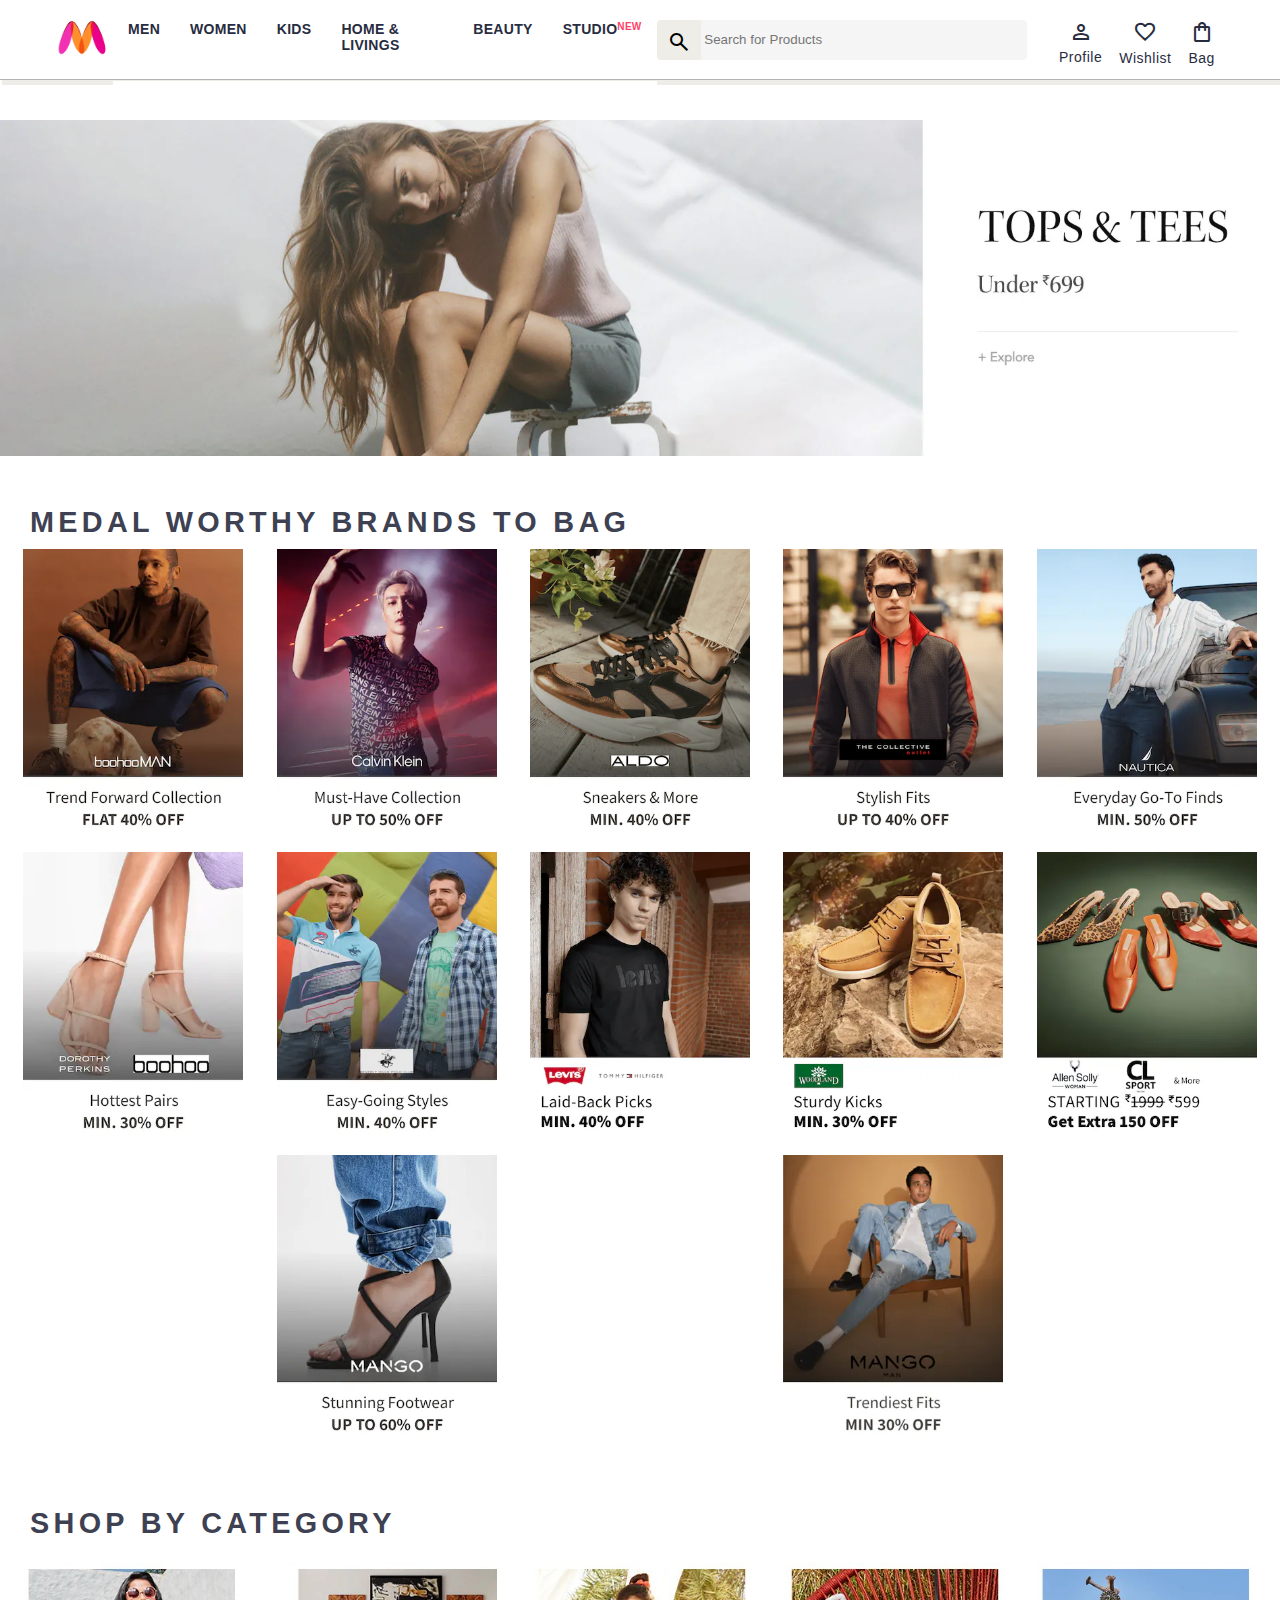
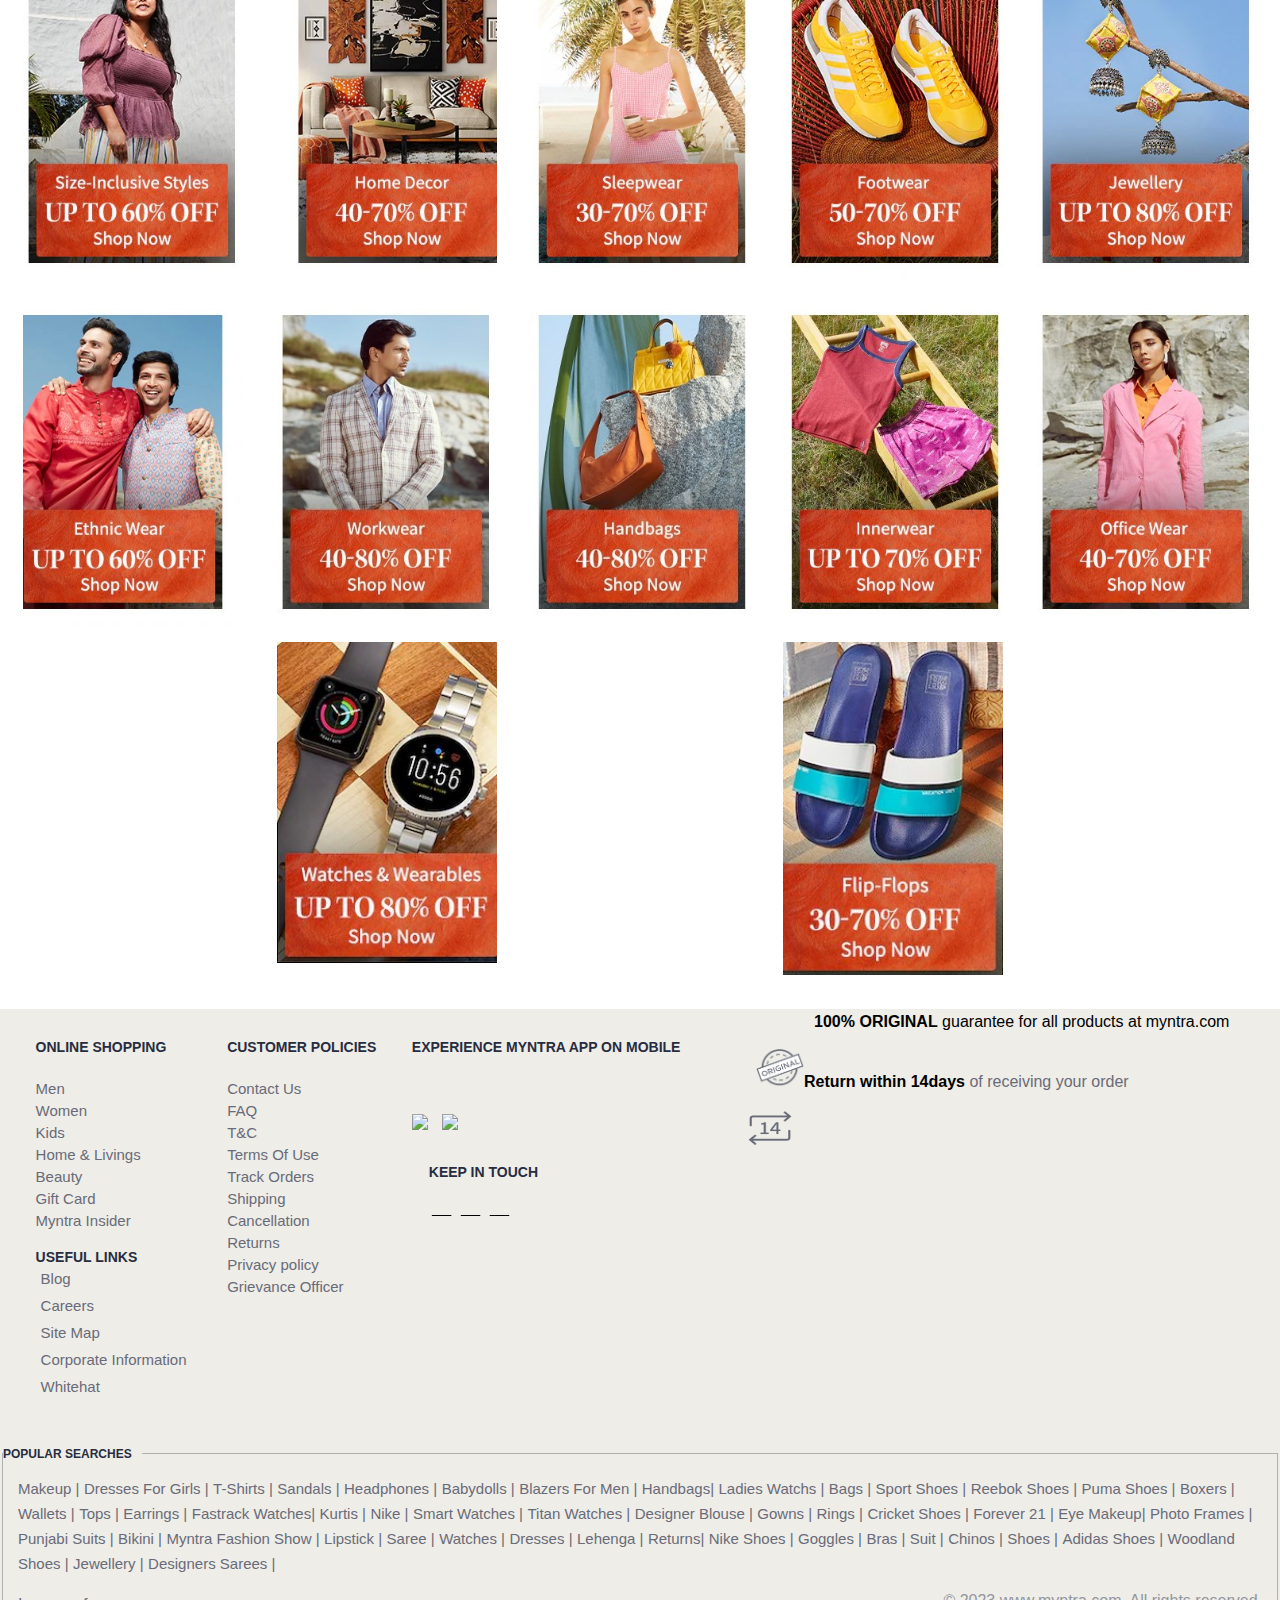
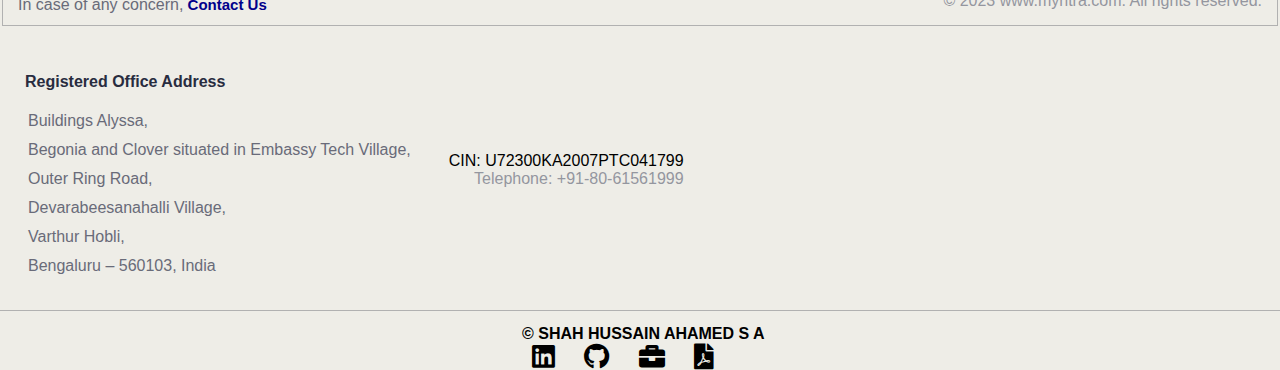
==== index.html @ 4e8940ee "myntrafirst" ====
<!DOCTYPE html>
<html>
<head>
	<meta charset="utf-8">
	<meta name="viewport" content="width=device-width, initial-scale=1">
	<title>Myntra Clone</title>
	<link rel="stylesheet" href="CSS/style.css">
	<link rel="stylesheet" href="https://fonts.googleapis.com/css2?family=Material+Symbols+Outlined:opsz,wght,FILL,GRAD@20..48,100..700,0..1,-50..200" />
	<link rel="stylesheet" href="https://cdnjs.cloudflare.com/ajax/libs/font-awesome/6.4.0/css/all.min.css" integrity="sha512-iecdLmaskl7CVkqkXNQ/ZH/XLlvWZOJyj7Yy7tcenmpD1ypASozpmT/E0iPtmFIB46ZmdtAc9eNBvH0H/ZpiBw==" crossorigin="anonymous" referrerpolicy="no-referrer" />
	<link rel="stylesheet" href="https://cdnjs.cloudflare.com/ajax/libs/font-awesome/5.15.3/css/all.min.css">
</head>
<body>
	<header>
		<div class="logo-container">
			<a href="#"><img class="myntra_home" src="images/myntra_logo.webp" alt="Myntra Home"></a>
		</div>
		<nav class="nav_bar">
			<a href="#">Men</a>
			<a1 href="#">Women</a1>
			<a2 href="#">Kids</a2>
			<a3 href="#">Home & Livings</a3>
			<a4 href="#">Beauty</a4>
			<a5 href="#">Studio <sup>New</sup></a5>
			<!-- <div id="hover-element" class="men1">
			<a href="#">Men</a>
		        <div class="code-box1">
                <pre>
                 <code>
                 	
                 </code>
                </pre>
            </div>
        </div>
			<div id="hover-element" class="women">
			<a1 href="#">Women</a1>
		        <div class="code-box1">
                <pre>
                 <code>
                 	
                 </code>
                </pre>
            </div>
        </div>
			<div id="hover-element" class="kids">
			<a2 href="#">Kids</a2>
		        <div class="code-box1">
                <pre>
                 <code>
                 	
                 </code>
                </pre>
            </div>
        </div>
			<div id="hover-element" class="home">
			<a3 href="#">Home & Livings</a3>
		        <div class="code-box1">
                <pre>
                 <code>
                 	
                 </code>
                </pre>
            </div>
        </div>
			<div id="hover-element" class="beauty">
			<a4 href="#">Beauty</a4>
		        <div class="code-box1">
                <pre>
                 <code>
                
                 </code>
                </pre>
            </div>
        </div>
			<div id="hover-element" class="studio">
			<a5 href="#">Studio <sup>New</sup></a5>
		        <div class="code-box1">
                <pre>
                 <code>
                 	
                 </code>
                </pre>
            </div>
        </div> -->
		</nav>	

		<div class="search_bar">
			<span class="material-symbols-outlined search_icon">search</span>
			<input class="search_input" placeholder=" Search for Products">
		</div>
		<div class="action_bar">
			<div id="hover-element" class="hover-element">
				<div class="action_container1">
				<a href="#"><span class="material-symbols-outlined action_icon1">person</span></a>
				<a href="#"><span class="action_name">Profile</span></a>
			</div>
        <div class="code-box">
            <pre>
                <code>
<!-------------------- LOGIN HTML CODE--------------------->
<!DOCTYPE html>
<html>
<head>
   <style type="text/css">
        /** {
           margin: 0;
           padding: 0;
           font-family: Assistant,-apple-system,BlinkMacSystemFont,Segoe UI,Roboto,Helvetica,Arial,sans-serif;
            box-sizing: border-box;
        }*/
        /*.BOX{
            border: 1px solid black;
            width: 300px;
            height: 450px;

        }*/
       h4 {
        color: black;
        display: flex;
        font-weight: bold;
        margin-top: -238px;
       }
       p{
       	margin-top: -37px;
        margin-left: 10px;
        padding-top: 1px;
        font-weight: 350;
        color: black;
       }
       .login{
       	text-align: left;
       	margin-top: -50px;
       	margin-left: -90px;
       }
       .btn-login{
       	    background-color: white;
       	    border-color: #EEEDE7;
       	    height: 30px;
            width: 120px;
            font-weight: 700;
            color: deeppink;
       }
       .btn-login:hover{
        border-color: deeppink;
        box-shadow: 1px 1px 1px 1px deeppink ;
       }
       .custom-line {
            color: #B9B7BD; 
/*            border-style: ; */
            border-width: 0.5px;
            margin: -25px 10px -5px 10px; 
        }
        .log1{
            display: flex;
            flex-direction: column;
            margin: -30px 8px -15px 15px;
        }
        .log1 a{
            text-decoration: none;
            color: #696b79;
            padding-inline: 4px;
            padding: 1px;
        }
        .log1 a sup{
            color: white;
            background-color: red;
            font-size: 0.6rem;
            font-style: italic;
            font-weight: bold;
        }
        .log1 a:hover{
            color: black;
            font-weight: bold;
        }
        .log2{
            display: flex;
            flex-direction: column;
            margin: -28px 8px -20px 15px;
        }
        .log2 a{
            text-decoration: none;
            color: #696b79;
            padding-inline: 4px;
            padding: 1px;
        }
        .log2 a:hover{
            color: black;
            font-weight: bold;
        }
   </style>
</head>
<body>
    <div class="BOX">
                    	<h4>Welcome</h4>
                    	<p>To access account and manage orders</p>
                    	<div class="login">
                    	<button id="btn" type="button" class="btn-login">SIGNUP/LOGIN</button>
                    <script>
                       // Add a click event listener to the button
                       document.getElementById("btn").addEventListener("click", function() {
                           // Redirect to the next page when the button is clicked
                           window.location.href = "login.html";
                       });
    	               </script></div>
                        <hr class="custom-line">
                    	<div class="log1">
                    		<a href="">Orders</a>
                    		<a href="">Wishlist</a>
                    		<a href="">Gift cards</a>
                    		<a href="">Contact Us</a>
                    		<a href="">Myntra Insider <sup>New</sup></a>
                    	</div>
                        <hr class="custom-line">
                    	<div class="log2">
                    		<a href="">Myntra Credit</a>
                    		<a href="">Coupons</a>
                    		<a href="">Saved Cards</a>
                    		<a href="">Saved VPA</a>
                    		<a href="">Saved Address</a>
                    	</div>
                    </div>
                </body>
                </html>
                </code>
            </pre>
        </div>
       
    </div>
			<!-- <div class="action_container">
				<a href="#"><span class="material-symbols-outlined action_icon1">person</span></a>
				<a href="#"><span class="action_name">Profile</span></a>
			</div> -->
			<div class="action_container">
				<a href="#"><span class="material-symbols-outlined action_icon">favorite</span></a>
				<a href="#"><span class="action_name">Wishlist</span></a>
			</div>
			<div class="action_container">
				<a href="#"><span class="material-symbols-outlined action_icon">shopping_bag</span></a>
				<a href="#"><span class="action_name">Bag</span></a>
			</div>
		</div>
	</header>
    <main>
    	<div class="banner_container">
    		<img class="banner_image" src="images/banner.jpg" alt="banner image">
    	</div>
        <div class="category_heading">MEDAL WORTHY BRANDS TO BAG</div>
        <div class="category_items">
        	<a href="#"><img class="sale_item" src="images/offers/1.png" alt=""></a>
        	<a href="#"><img class="sale_item" src="images/offers/2.png" alt=""></a>
        	<a href="#"><img class="sale_item" src="images/offers/3.png" alt=""></a>
        	<a href="#"><img class="sale_item" src="images/offers/4.png" alt=""></a>
        	<a href="#"><img class="sale_item" src="images/offers/5.png" alt=""></a>
        	<a href="#"><img class="sale_item" src="images/offers/6.png" alt=""></a>
        	<a href="#"><img class="sale_item" src="images/offers/7.png" alt=""></a>
        	<a href="#"><img class="sale_item" src="images/offers/8.png" alt=""></a>
        	<a href="#"><img class="sale_item" src="images/offers/9.png" alt=""></a>
        	<a href="#"><img class="sale_item" src="images/offers/10.png" alt=""></a>
        	<a href="#"><img class="sale_item" src="images/offers/11.png" alt=""></a>
        	<a href="#"><img class="sale_item" src="images/offers/12.png" alt=""></a>
        </div>
        <div class="category_heading">SHOP BY CATEGORY</div>
        <div class="category_items">
        	<a href="#"><img class="sale_item" src="images/categories/1.jpg" alt=""></a>
        	<a href="#"><img class="sale_item" src="images/categories/2.jpg" alt=""></a>
        	<a href="#"><img class="sale_item" src="images/categories/3.jpg" alt=""></a>
        	<a href="#"><img class="sale_item" src="images/categories/4.jpg" alt=""></a>
        	<a href="#"><img class="sale_item" src="images/categories/5.jpg" alt=""></a>
        	<a href="#"><img class="sale_item" src="images/categories/6.jpg" alt=""></a>
        	<a href="#"><img class="sale_item" src="images/categories/7.jpg" alt=""></a>
        	<a href="#"><img class="sale_item" src="images/categories/8.jpg" alt=""></a>
        	<a href="#"><img class="sale_item" src="images/categories/9.jpg" alt=""></a>
        	<a href="#"><img class="sale_item" src="images/categories/10.jpg" alt=""></a>
        	<a href="#"><img class="sale_item" src="images/categories/11.jpg" alt=""></a>
        	<a href="#"><img class="sale_item" src="images/categories/12.jpg" alt=""></a>
        </div>
    </main>
    <footer>
    	<div class="footer_container">
    		<div class="footer_column">
    			<h3>ONLINE SHOPPING</h3>
    			<a href="#">Men</a>
		       	<a href="#">Women</a>
			    <a href="#">Kids</a>
			    <a href="#">Home & Livings</a>
			    <a href="#">Beauty</a>
			    <a href="#">Gift Card</a> 
			    <a href="#">Myntra Insider</a> 
			    <div class="footer_column1">
    			    <h3>USEFUL LINKS</h3>
    			       <a href="#">Blog</a>
		       	       <a href="#">Careers</a>
			           <a href="#">Site Map</a>
			           <a href="#">Corporate Information</a>
			           <a href="#">Whitehat</a>
    		</div>
    		</div>
    		<div class="footer_column">
    			<h3>CUSTOMER POLICIES</h3>
    			<a href="#">Contact Us</a>
		       	<a href="#">FAQ</a>
			    <a href="#">T&C</a>
			    <a href="#">Terms Of Use</a>
			    <a href="#">Track Orders</a>
			    <a href="#">Shipping</a> 
			    <a href="#">Cancellation</a>
			    <a href="#">Returns</a> 
			    <a href="#">Privacy policy</a>
			    <a href="#">Grievance Officer</a>
    		</div> 
    		<div class="apps">
    			<h3>EXPERIENCE MYNTRA APP ON MOBILE</h3><br><br>
    			<img class="desktop-androidDownLink" src="https://constant.myntassets.com/web/assets/img/80cc455a-92d2-4b5c-a038-7da0d92af33f1539674178924-google_play.png">

    			<img class="desktop-iOSDownLink" src="https://constant.myntassets.com/web/assets/img/bc5e11ad-0250-420a-ac71-115a57ca35d51539674178941-apple_store.png">

    			<div class="foot">
    				<h3>KEEP IN TOUCH</h3>
    				<div>
    				<a href="#"title="Click to Visit Facebook"><i class="fa-brands fa-square-facebook" style="font-size:26px;"></i></a>
                     <a href="#"title="Click to Visit Instagram"><i class="fa-brands fa-instagram" style="font-size:26px; margin-left: 5px;"></i></a>
                     <a href="#"title="Click to Visit YouTube"><i class="fa-brands fa-youtube" style="font-size:26px; margin-left: 5px;"></i></a>
                      <a href="#"title="Click to Visit Twitter"><i class="fa-brands fa-twitter" style="font-size:26px; margin-left: 5px;"></i></a>
		</div>
    			</div>
    		</div>
    		     
    		<div class="footer_column">
    			<div class="foot1">
    			<img class="ft-item" src="images/logos/original.png" alt=""><p><p1>100% ORIGINAL</p1> guarantee for all products at myntra.com</p></div>
    			<div class="foot2">
    			<img class="ft-item" src="images/logos/14.png" alt=""><p><p1>Return within 14days</p1> of receiving your order</p>
    			</div>
    		</div>
    		   		
    	</div>
    	
    	<fieldset>
            <legend>POPULAR SEARCHES</legend>
            <div class="pop-title">
    			<a href="#">Makeup |</a>
		       	<a href="#">Dresses For Girls |</a>
			    <a href="#">T-Shirts |</a>
			    <a href="#">Sandals |</a>
			    <a href="#">Headphones |</a>
			    <a href="#">Babydolls |</a> 
			    <a href="#">Blazers For Men |</a>
			    <a href="#">Handbags|</a> 
			    <a href="#">Ladies Watchs |</a>
			    <a href="#">Bags |</a>
			    <a href="#">Sport Shoes |</a>
		       	<a href="#">Reebok Shoes |</a>
			    <a href="#">Puma Shoes |</a>
			    <a href="#">Boxers |</a>
			    <a href="#">Wallets |</a>
			    <a href="#">Tops |</a> 
			    <a href="#">Earrings |</a>
			    <a href="#">Fastrack Watches|</a> 
			    <a href="#">Kurtis |</a>
			    <a href="#">Nike |</a>
			    <a href="#">Smart Watches |</a>
		       	<a href="#">Titan Watches |</a>
			    <a href="#">Designer Blouse |</a>
			    <a href="#">Gowns |</a>
			    <a href="#">Rings |</a>
			    <a href="#">Cricket Shoes |</a> 
			    <a href="#">Forever 21 |</a>
			    <a href="#">Eye Makeup|</a> 
			    <a href="#">Photo Frames |</a>
			    <a href="#">Punjabi Suits |</a>
			    <a href="#">Bikini |</a>
		       	<a href="#">Myntra Fashion Show |</a>
			    <a href="#">Lipstick |</a>
			    <a href="#">Saree |</a>
			    <a href="#">Watches |</a>
			    <a href="#">Dresses |</a> 
			    <a href="#">Lehenga |</a>
			    <a href="#">Returns|</a> 
			    <a href="#">Nike Shoes |</a>
			    <a href="#">Goggles |</a>
			    <a href="#">Bras |</a>
			    <a href="#">Suit |</a>
			    <a href="#">Chinos |</a>
			    <a href="#">Shoes |</a>
			    <a href="#">Adidas Shoes |</a>
			    <a href="#">Woodland Shoes |</a>
			    <a href="#">Jewellery |</a>
			    <a href="#">Designers Sarees |</a>
            </div>
            <p class="para"> In case of any concern,<a href="#"> Contact Us</a></p>
            <div class="copyright">
    		&copy 2023 www.myntra.com. All rights reserved.
    	</div>
        </fieldset>
        <div class="addrs">
    	<div class="footer_column2"> 
    		<h4>Registered Office Address</h4> 
    		<p>Buildings Alyssa,</p> 
    		<p>Begonia and Clover situated in Embassy Tech Village,</p> 
    		<p>Outer Ring Road,</p> 
    		<p>Devarabeesanahalli Village,</p> 
    		<p>Varthur Hobli,</p> 
    		<p>Bengaluru – 560103, India</p> 
    	</div>
    	<div class="contat">
         <p>CIN: U72300KA2007PTC041799</p>
         <p1>Telephone: +91-80-61561999</p1>
        </div>
    	</div>
    	<div class="line"></div>
    	<div class="self-info">
		<p style="color: black; font-weight: bold;">&copy SHAH HUSSAIN AHAMED S A</p>
        <a href="https://linkedin.com/in/shahhussain22"title="Click to Visit Linkedin Profile"><i class="fab fa-linkedin" style="font-size:26px; color: black;"></i></a>
        <a href="https://github.com/SHAHHUSSAINSA"title="Click to Visit GitHub Profile"><i class="fab fa-github" style="font-size:26px; margin-left: 5px; color: black;"></i></a>
        <a href="https://shahhussainsa.github.io/"title="Click to Visit Portfolio"><i class="fas fa-briefcase" style="font-size:26px; margin-left: 5px; color: black;"></i></a>
         <a href="images/HussainResumes.pdf"title="Click to Visit Resume"><i class="fas fa-file-pdf" style="font-size:26px; margin-left: 5px; color: black;"></i></a>
		</div>



    </footer>
     <script src="script.js"></script>
</body>
</html>
---- CSS/style.css ----
* {
	margin: 0;
	padding: 0;
	font-family: Assistant,-apple-system,BlinkMacSystemFont,Segoe UI,Roboto,Helvetica,Arial,sans-serif;
    box-sizing: border-box;
}
/*@import url('https://fontawesome.com/')*/
/*@media screen and (min-width: 0px) and (max-width: 500px) {
  header {
    display: flex;
	background-color: white;
	height: 60px;
	width: 100%;
	justify-content: space-between;
	align-items: center;
	border-bottom: 1px solid #b6b1b1;
    padding: 2px;
    box-shadow: 2px 5px #EEEDE7
  }
}*/

header {
	display: flex;
	background-color: white;
	height: 80px;
	justify-content: space-between;
	align-items: center;
	border-bottom: 1px solid #b6b1b1;
    padding: 2px;
    box-shadow: 2px 5px #EEEDE7;
}

.myntra_home {
	height: 45px;

}
.logo-container {
	margin-left: 4%;
/*	padding-top: 10px;*/
}
.action_bar{
	margin-right: 4%;
	display: flex;
}
.nav_bar{
	display: flex;
	min-width: 500px;
	justify-content: space-evenly;
}

.nav_bar a{
	display: flex;
	font-size: 14px;
	letter-spacing: .3px;
	color: #282c3f;
	font-weight: 700;
	text-transform: uppercase;
	text-decoration: none;
	padding: 28px 0;
	padding-inline: 15px;
	border-bottom: 5px solid #ffffff;
/*	padding-top: 20px;*/
}
.nav_bar a:hover{
	border-bottom: 4px solid #FF4D4D;
}

.nav_bar a1{
	display: flex;
	font-size: 14px;
	letter-spacing: .3px;
	color: #282c3f;
	font-weight: 700;
	text-transform: uppercase;
	text-decoration: none;
	padding: 28px 0;
	padding-inline: 15px;
	border-bottom: 5px solid #ffffff;
/*	padding-top: 20px;*/
}
.nav_bar a1:hover{
	border-bottom: 4px solid #FF4DD3;
}
.nav_bar a2{
	display: flex;
	font-size: 14px;
	letter-spacing: .3px;
	color: #282c3f;
	font-weight: 700;
	text-transform: uppercase;
	text-decoration: none;
	padding: 28px 0;
	padding-inline: 15px;
	border-bottom: 5px solid #ffffff;
/*	padding-top: 20px;*/
}
.nav_bar a2:hover{
	border-bottom: 4px solid #F27900;
}
.nav_bar a3{
	display: flex;
	font-size: 14px;
	letter-spacing: .3px;
	color: #282c3f;
	font-weight: 700;
	text-transform: uppercase;
	text-decoration: none;
	padding: 28px 0;
	padding-inline: 15px;
	border-bottom: 5px solid #ffffff;
/*	padding-top: 20px;*/
}
.nav_bar a3:hover{
	border-bottom: 4px solid #FFB900;
}
.nav_bar a4{
	display: flex;
	font-size: 14px;
	letter-spacing: .3px;
	color: #282c3f;
	font-weight: 700;
	text-transform: uppercase;
	text-decoration: none;
	padding: 28px 0;
	padding-inline: 15px;
	border-bottom: 5px solid #ffffff;
/*	padding-top: 20px;*/
}
.nav_bar a4:hover{
	border-bottom: 4px solid #39918C;
}
.nav_bar a5{
	display: flex;
	font-size: 14px;
	letter-spacing: .3px;
	color: #282c3f;
	font-weight: 700;
	text-transform: uppercase;
	text-decoration: none;
	padding: 28px 0;
	padding-inline: 15px;
	border-bottom: 5px solid #ffffff;
/*	padding-top: 20px;*/
}
.nav_bar a5:hover{
	border-bottom: 4px solid #FF0080;
}


.nav_bar a5 sup{
	color: #ff3f6c;
	font-size: 10px;
}

.search_bar{
	height: 40px;
	min-width: 200px;
	width: 30%;
	display: flex;
	align-items: center;

/*	padding-top: 20px;*/
}
.search_icon{
	box-sizing: content-box;
	height: 20px;
    padding: 10px;
    background-color: #EEEDE7;
    color: black;
    font-weight: 300;
    border-radius: 4px 0 0 4px;
}
.search_input{
	color: #696e79;
	background-color: #f5f5f6;
	flex-grow: 1;
	height: 40px;
	border: 0;
	border-radius: 0 4px 4px 0;
}
/*.action_icon1, .action_name{
	border-bottom: 5px solid #ffffff;
	padding-top: -30px;
}

.action_icon, .action_name: hover{
	border-bottom: 4px solid #f54e77;
}*/
.hover-element {
    position: relative;
    display: inline-block;
    padding: 10px;
/*    background-color: #007BFF;*/
    color: black;
    cursor: pointer;

}
.hover-element a{
	display: flex;
	font-size: 14px;
	margin-right: -10px;
	letter-spacing: .5px;
	color: #282c3f;
	font-weight: 500;
/*	text-transform: uppercase;*/
	text-decoration: none;
	padding-inline: 15px;
	border-bottom: 5px solid #ffffff;
	box-sizing: content-box;
/*	padding-top: 20px;*/
}
.hover-element:hover{
	padding-left: 3px;
	border-bottom: 4px solid #f54e77;
}
.code-box {
    position: absolute;
/*    top: 100%;*/
    left: 0;
    width: 300px;
    height: 405px;
    margin-left: -120px;
    margin-top: 21px;
    padding-top: 8px;
    color: blue;
    background-color: white;
    border: 1px solid #ccc;
    padding: 5px;
    display: none;
    z-index: 1; 
    opacity: 1;
    box-shadow: 3px 3px 9px rgba(0, 0, 0, 0.3);
}

.hover-element:hover .code-box {
    display: block;

}

/*.action_name{
	padding-top: -2px;
	margin-top: 10px;
}*/
.action_bar{
	display: flex;
	min-width: 200px;
	justify-content: space-evenly;
	padding-top: 10px;
/*	border-bottom: 5px solid #ffffff;*/
	box-sizing: content-box;
}
.action_container1{
	display: flex;
	flex-direction: column;
	align-items: center;
	margin-right: -10px;
	/*border-bottom: 5px solid #ffffff;
	cursor: pointer;*/
}
/*.action_container1 a{
	text-decoration: none;
	font-size: 14px;
	letter-spacing: .3px;
	color: #282c3f;
	font-weight: 500;
	border-bottom: 4px solid #ffffff;
}
*/
.action_container{
	display: flex;
	flex-direction: column;
	align-items: center;
	margin-bottom: 5px;
}
.action_container a{
	text-decoration: none;
	font-size: 14px;
	margin: -7px;
	margin-top: 2px;
	margin-inline: 5px;
	justify-content: space-evenly;
	letter-spacing: .5px;
    padding-inline: -10px;
	padding-top: 8px;
	color: #282c3f;
	font-weight: 500;
}


.banner_container{
	margin: 40px 0;
}
.banner_image{
	width: 100%;
	display: flex;
}
.sale_item{
	padding-inline: 10px;
	justify-content: space-evenly;
}
.sale_item:hover{
	transform: scale(1.1);
}

.category_heading{
	text-transform: uppercase;
	color: #3e4152;
	letter-spacing: .15em;
	font-size: 1.8em;
	margin: 50px 0 10px 30px;
	max-height: 5em;
	font-weight: 700;
}

.category_items{
	display: flex;
	flex-wrap: wrap;
	justify-content: space-evenly;
}
.sale_item{
	width: 240px;
	margin-bottom: 10px;
}
footer {
	height: 120%;
	background-color: #EEEDE7;
}


.footer_container{
	margin-top: 20px;
	padding: 30px 0px 40px 0px;
	background: #EEEDE7;
	display: flex;
	justify-content: space-evenly;
}

.footer_column{
	display: flex;
	flex-direction: column;
}
.footer_column h3{
	color: #282c3f;
	font-size: 14px;
	margin-bottom: 25px;
}
.footer_column a{
    color: #696b79;
    font-size: 15px;
    text-decoration: none;
    padding-bottom: 5px;
}
.footer_column1{
	display: flex;
	flex-direction: column;
	margin-top: 15px;
}
.footer_column1 h3{
	color: #282c3f;
	font-size: 14px;
	margin-bottom: 5px;
}
.footer_column1 a{
    color: #696b79;
    font-size: 15px;
    text-decoration: none;
    padding-bottom: 10px;
    padding-inline: 5px;
}
.apps {
		justify-content: space-around;
		align-items: initial;
}

.apps h3{
	display: flex;
	color: #282c3f;
	font-size: 14px;
	margin-bottom: 25px;
	padding-right: 20px;
}
.desktop-androidDownLink, .desktop-iOSDownLink{
	margin-top: -35px;
	padding-top: -10px;
	margin-right: 10px;
    height: 42px;
    justify-content: space-around;
    }

.copyright{
	color: #94969f;
	text-align: end;
	margin-top: -40px;
	padding-bottom: 15px;
	padding-right: 15px;

}
fieldset {
	border: 1px solid #B1B1B1;
     margin: 2px;

}
legend {
    margin-top: -10px;
    padding-right: 10px;
    color: #282c3f;
    font-size: 12px;
    font-weight: 700;
}
.pop-title {
	margin: 15px;
	margin-inline: 5px;
	padding-inline: 10px;
}
.pop-title a{
	text-decoration: none;
	color: #696b79;
    font-size: 15px;
    line-height: 25px;
}
.para {
	margin: 15px;
	color: #696b79;
    font-size: 16px;
    line-height: 25px;

}
.para a{
	text-decoration: none;
	color: darkblue;
    font-size: 15px;
    line-height: 25px;
    font-weight: bold;
}
.foot {
	margin: 15px;
}
.foot h3{
	margin: 2px;
	margin-top: 30px;
	margin-bottom: 10px;
}
.foot a{
/*	margin: 5px;*/
/*	margin-top: 10px;*/
	padding-top: 10px;
	margin-inline: space-evenly;
	color: black;
}

.ft-item{
	display: flex;
	width: 48px;
    height: 40px;
    color: #696b79;
}
.foot1 {
	display: flex;
	margin: 10px;
	padding-left: 10px;
}
.foot2 {
	display: flex;
	margin: 10px;
}
.foot1 p1 {
	font-weight: 700;
	color: black;
}
.foot2 p1 {
	font-weight: 700;
	color: black;
}
.foot1, .foot2 p {
	padding-right: 5px;
	font-family: Assistant,-apple-system,BlinkMacSystemFont,Segoe UI,Roboto,Helvetica,Arial,sans-serif;
    color: #696b79;
}

.addrs{
	display: flex;
}
.contat{
	display: block;
	color: #94969f;
	text-align: end;
	justify-content: end;
	margin-top: 160px;
	padding-bottom: 15px;
	padding-right: 15px;
}
.contat p p1{
	display: flex;
	text-align: end;
	align-items: end;
	justify-content: end;
}
.footer_column2{
	display: block;
	flex-direction: column;
	margin: 25px;
padding-inline: -5px;
}
.footer_column2 h4{
	color: #282c3f;
	font-size: 16px;
	margin-top: 20px;
	margin-bottom: 20px;
	font-weight: bold;
}
.footer_column2 p {
	margin-top: 10px;
	margin-inline: 2px;
	padding-inline: 1px;
	color: #696b79;
	
}
.line {
    width: 100%;
    border-top: 1px solid #B1B1B1;
    margin-top: 10px;
    border-color: 1px solid #B1B1B1;
}

.self-info{
	display: block;
	align-items: center;
	justify-content: center;
	padding-top: 50px;
    padding-left: 40%;
    padding-bottom: %;
}
/*.self-info p{
	display: block;
	align-items: center;
	justify-content: center;
	padding-top: 30px;
    padding-left: 40%;
}*/
.self-info a{
	padding-top: 20px;
	padding-left: 20px;
}
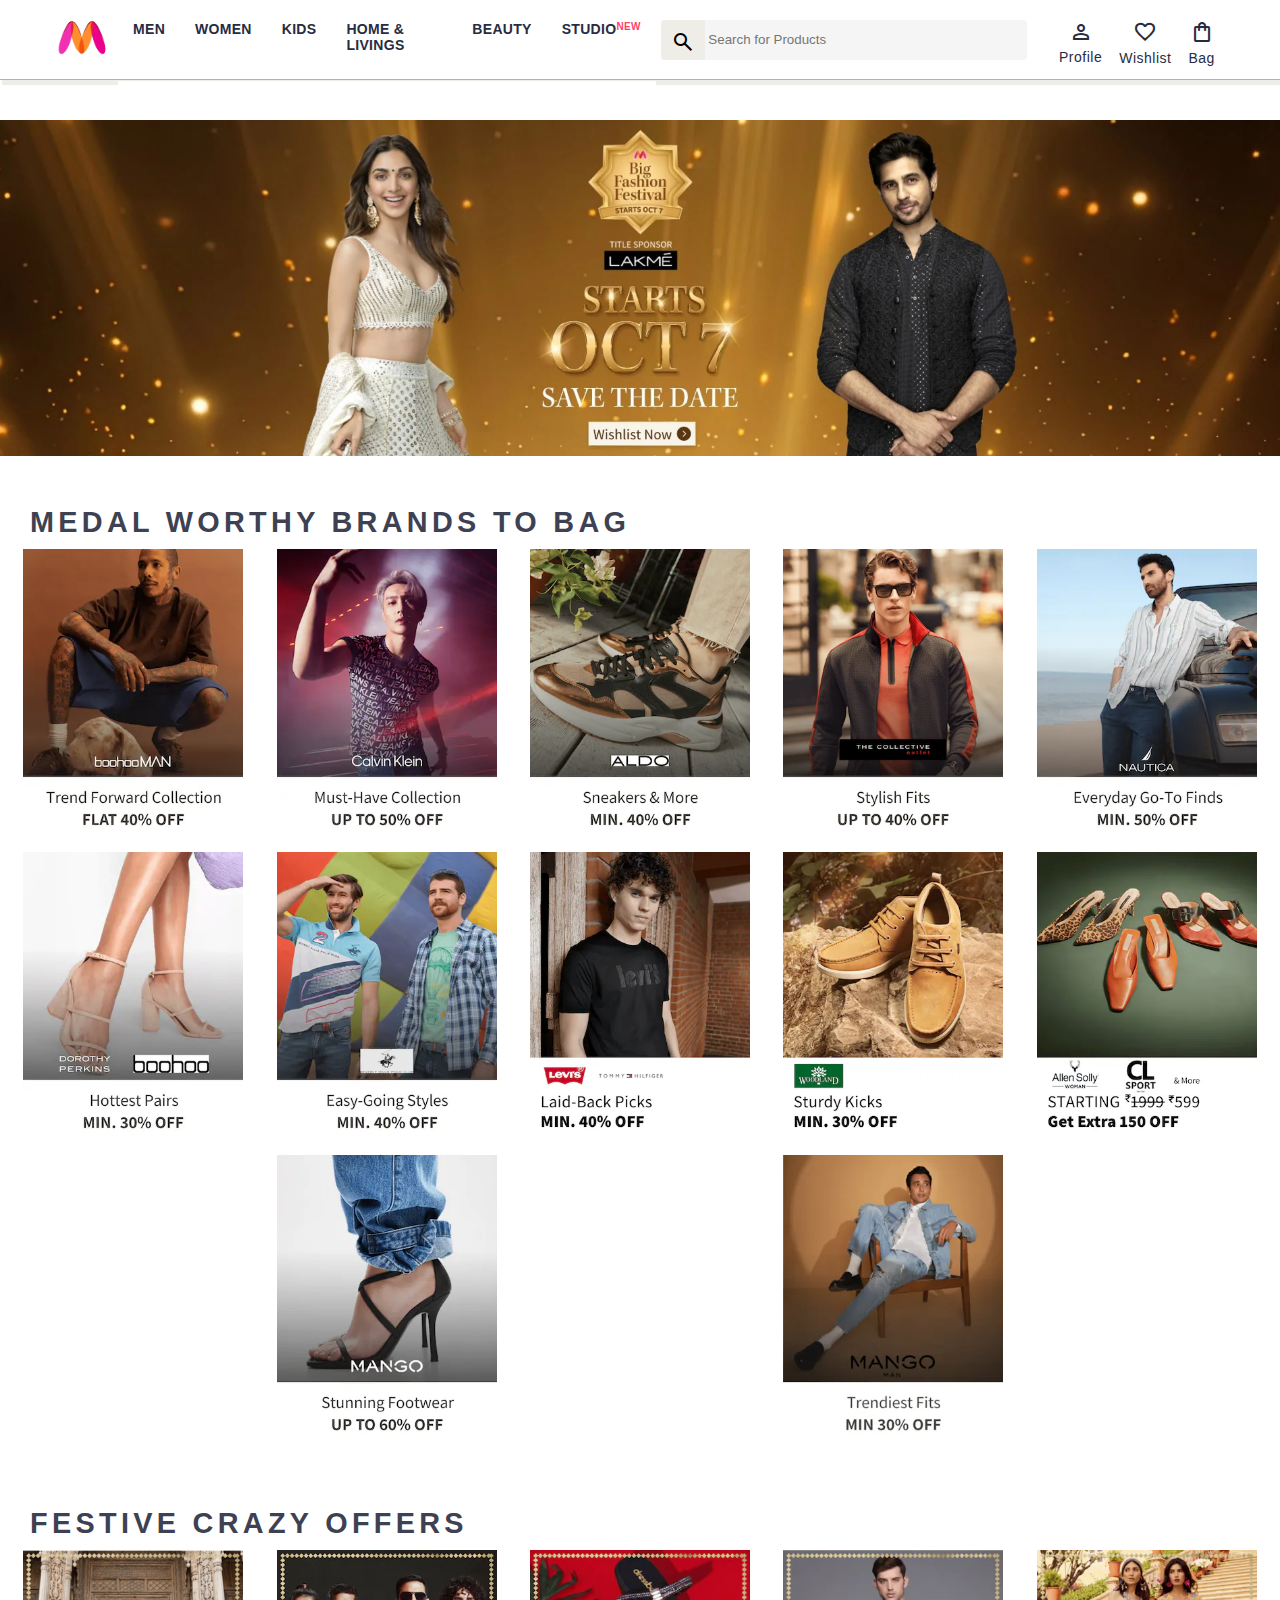
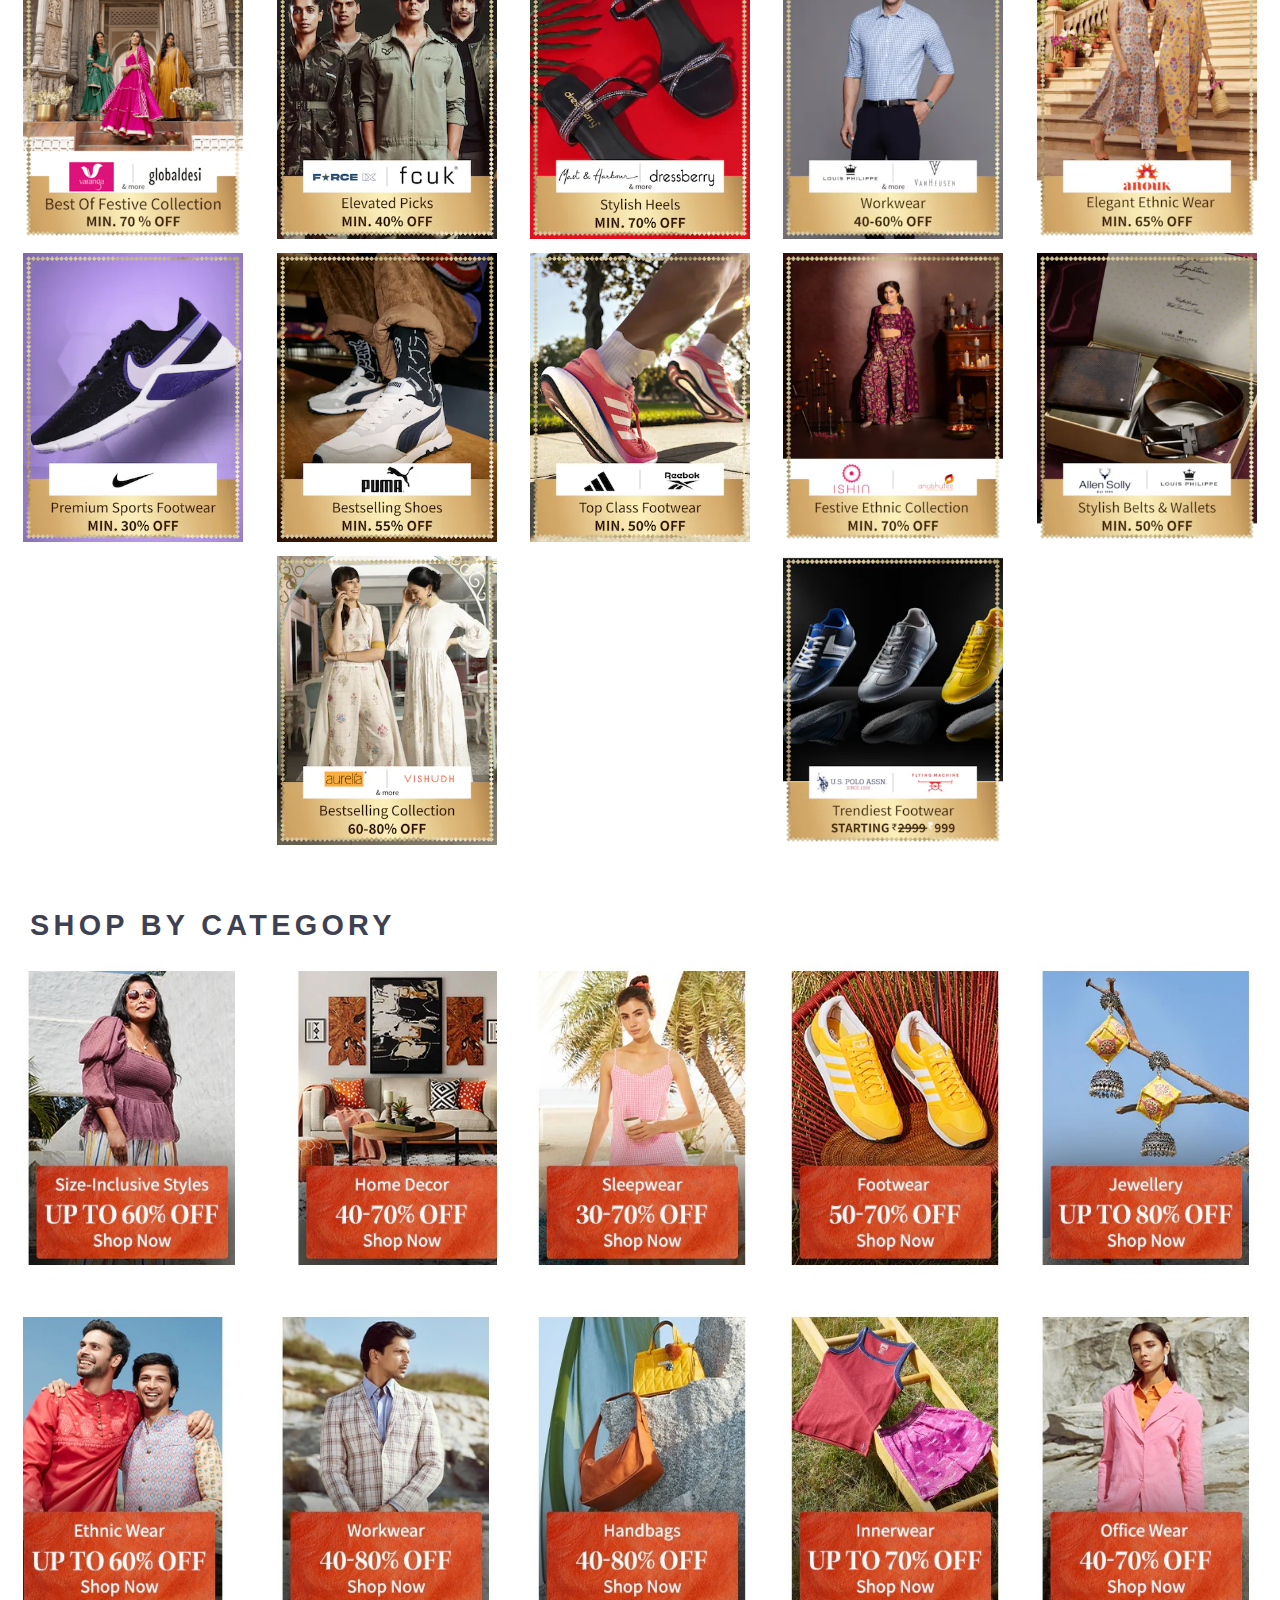
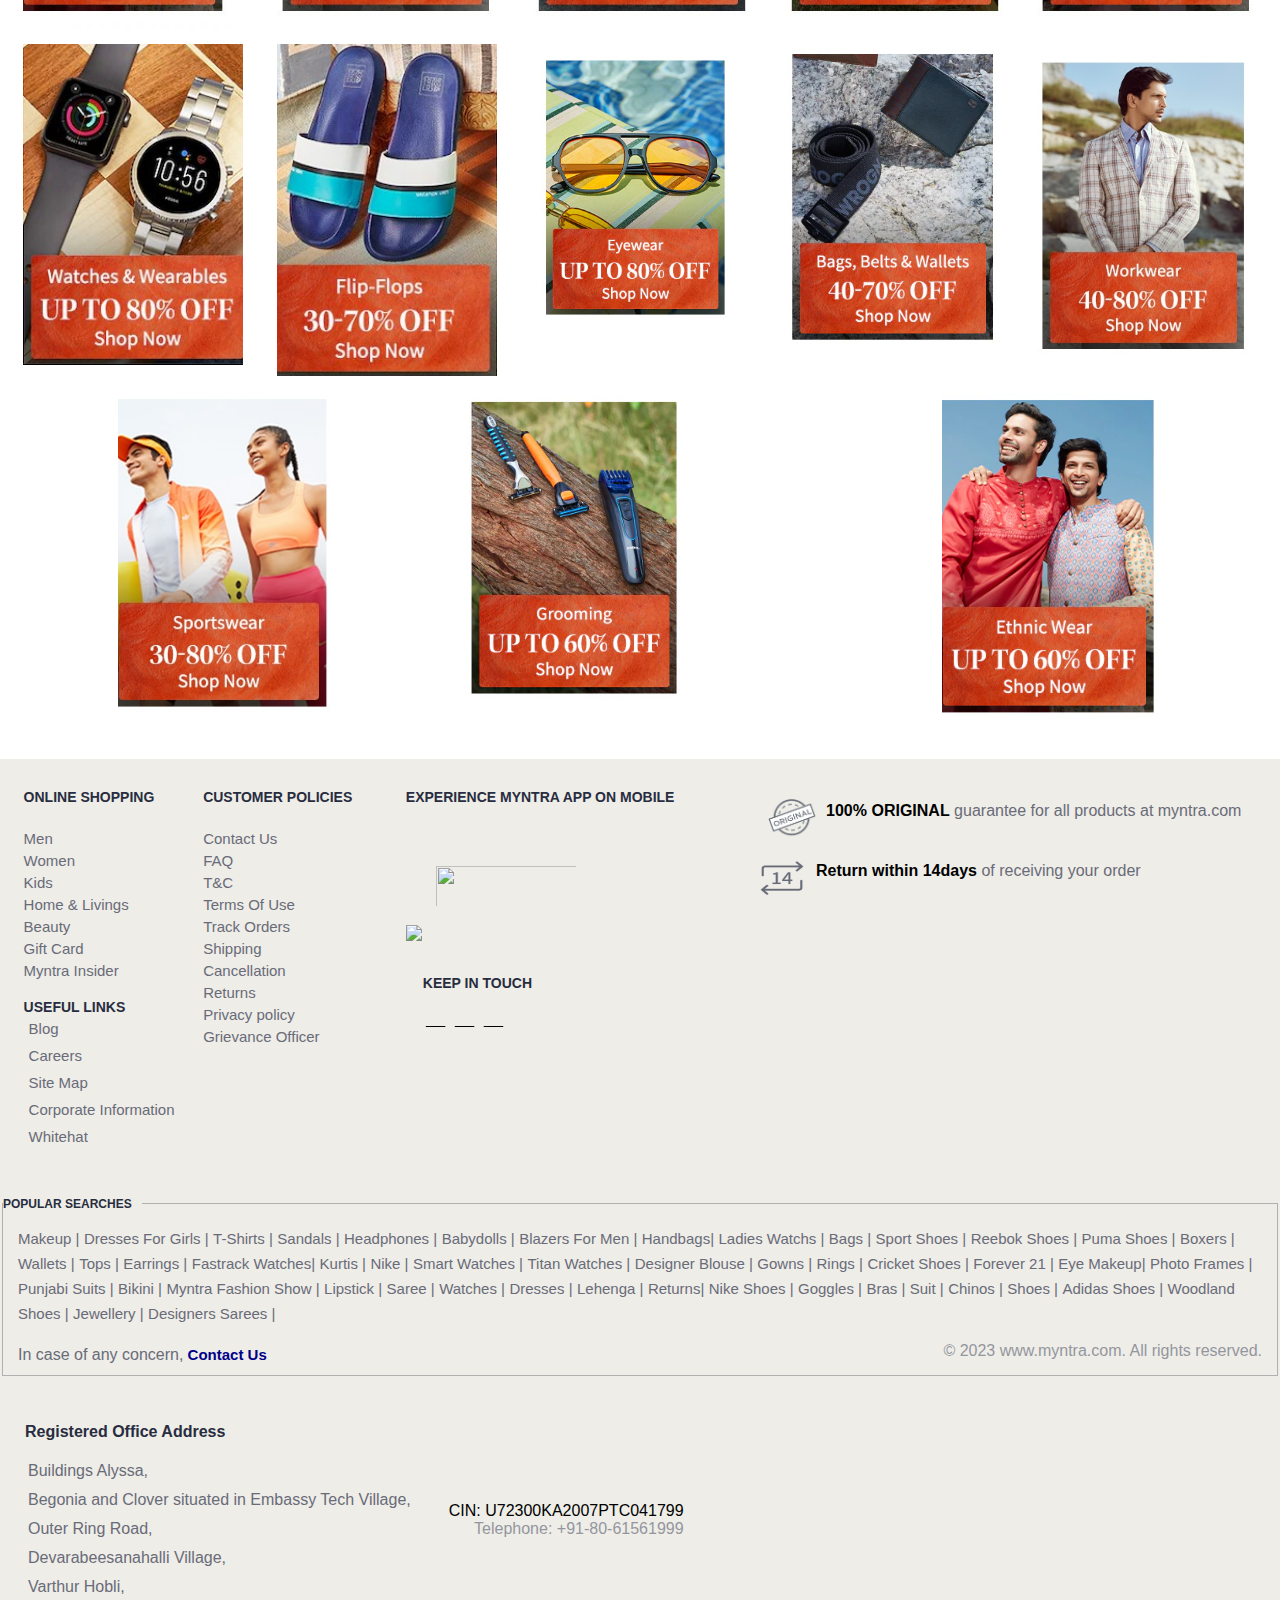
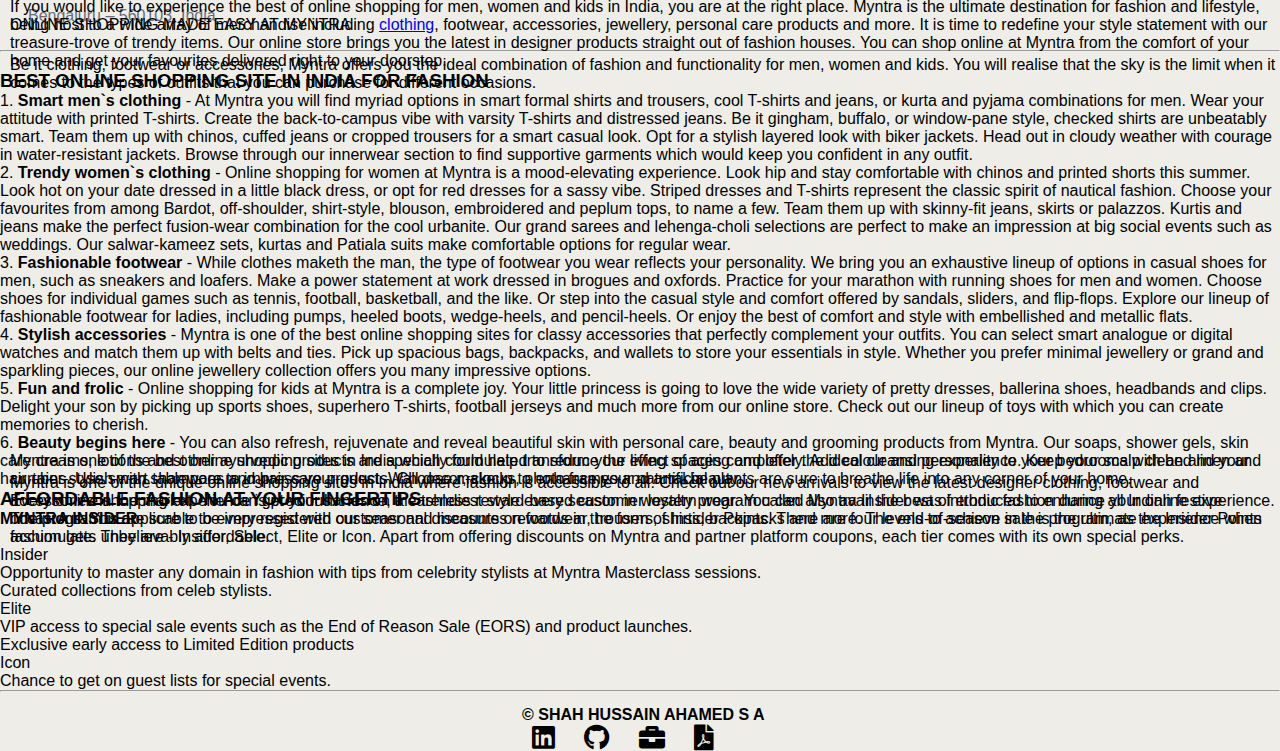
==== commit e2ed15c9: "main" ====
--- a/index.html
+++ b/index.html
@@ -3,7 +3,7 @@
 <head>
 	<meta charset="utf-8">
 	<meta name="viewport" content="width=device-width, initial-scale=1">
-	<title>Myntra Clone</title>
+	<title>Myntra Home</title>
 	<link rel="stylesheet" href="CSS/style.css">
 	<link rel="stylesheet" href="https://fonts.googleapis.com/css2?family=Material+Symbols+Outlined:opsz,wght,FILL,GRAD@20..48,100..700,0..1,-50..200" />
 	<link rel="stylesheet" href="https://cdnjs.cloudflare.com/ajax/libs/font-awesome/6.4.0/css/all.min.css" integrity="sha512-iecdLmaskl7CVkqkXNQ/ZH/XLlvWZOJyj7Yy7tcenmpD1ypASozpmT/E0iPtmFIB46ZmdtAc9eNBvH0H/ZpiBw==" crossorigin="anonymous" referrerpolicy="no-referrer" />
@@ -16,72 +16,12 @@
 		</div>
 		<nav class="nav_bar">
 			<a href="#">Men</a>
-			<a1 href="#">Women</a1>
-			<a2 href="#">Kids</a2>
-			<a3 href="#">Home & Livings</a3>
-			<a4 href="#">Beauty</a4>
-			<a5 href="#">Studio <sup>New</sup></a5>
-			<!-- <div id="hover-element" class="men1">
-			<a href="#">Men</a>
-		        <div class="code-box1">
-                <pre>
-                 <code>
-                 	
-                 </code>
-                </pre>
-            </div>
-        </div>
-			<div id="hover-element" class="women">
-			<a1 href="#">Women</a1>
-		        <div class="code-box1">
-                <pre>
-                 <code>
-                 	
-                 </code>
-                </pre>
-            </div>
-        </div>
-			<div id="hover-element" class="kids">
-			<a2 href="#">Kids</a2>
-		        <div class="code-box1">
-                <pre>
-                 <code>
-                 	
-                 </code>
-                </pre>
-            </div>
-        </div>
-			<div id="hover-element" class="home">
-			<a3 href="#">Home & Livings</a3>
-		        <div class="code-box1">
-                <pre>
-                 <code>
-                 	
-                 </code>
-                </pre>
-            </div>
-        </div>
-			<div id="hover-element" class="beauty">
-			<a4 href="#">Beauty</a4>
-		        <div class="code-box1">
-                <pre>
-                 <code>
-                
-                 </code>
-                </pre>
-            </div>
-        </div>
-			<div id="hover-element" class="studio">
-			<a5 href="#">Studio <sup>New</sup></a5>
-		        <div class="code-box1">
-                <pre>
-                 <code>
-                 	
-                 </code>
-                </pre>
-            </div>
-        </div> -->
-		</nav>	
+			<a1 href="#">Women</a1>    
+		    <a2 href="#">Kids</a2>    
+		    <a3 href="#">Home & Livings</a3>    
+		    <a4 href="#">Beauty</a4>    
+		    <a5 href="#">Studio <sup>New</sup></a5>    
+		</nav>   
 
 		<div class="search_bar">
 			<span class="material-symbols-outlined search_icon">search</span>
@@ -147,12 +87,12 @@
             color: #B9B7BD; 
 /*            border-style: ; */
             border-width: 0.5px;
-            margin: -25px 10px -5px 10px; 
+            margin: -45px 10px -5px 10px; 
         }
         .log1{
             display: flex;
             flex-direction: column;
-            margin: -30px 8px -15px 15px;
+            margin: -40px 8px 10px 15px;
         }
         .log1 a{
             text-decoration: none;
@@ -241,7 +181,7 @@
 	</header>
     <main>
     	<div class="banner_container">
-    		<img class="banner_image" src="images/banner.jpg" alt="banner image">
+    		<img class="banner_image" src="images/main.jpg" alt="banner image">
     	</div>
         <div class="category_heading">MEDAL WORTHY BRANDS TO BAG</div>
         <div class="category_items">
@@ -258,6 +198,22 @@
         	<a href="#"><img class="sale_item" src="images/offers/11.png" alt=""></a>
         	<a href="#"><img class="sale_item" src="images/offers/12.png" alt=""></a>
         </div>
+		<div class="category_heading">FESTIVE CRAZY OFFERS</div>
+        <div class="category_items">
+        	<a href="#"><img class="sale_item" src="images/festivel/1.png" alt=""></a>
+			<a href="#"><img class="sale_item" src="images/festivel/2.png" alt=""></a>
+			<a href="#"><img class="sale_item" src="images/festivel/3.png" alt=""></a>
+			<a href="#"><img class="sale_item" src="images/festivel/4.png" alt=""></a>
+			<a href="#"><img class="sale_item" src="images/festivel/5.png" alt=""></a>
+			<a href="#"><img class="sale_item" src="images/festivel/6.png" alt=""></a>
+			<a href="#"><img class="sale_item" src="images/festivel/7.png" alt=""></a>
+			<a href="#"><img class="sale_item" src="images/festivel/8.png" alt=""></a>
+			<a href="#"><img class="sale_item" src="images/festivel/9.png" alt=""></a>
+			<a href="#"><img class="sale_item" src="images/festivel/10.png" alt=""></a>
+			<a href="#"><img class="sale_item" src="images/festivel/11.png" alt=""></a>
+			<a href="#"><img class="sale_item" src="images/festivel/12.png" alt=""></a>
+        	
+        </div>
         <div class="category_heading">SHOP BY CATEGORY</div>
         <div class="category_items">
         	<a href="#"><img class="sale_item" src="images/categories/1.jpg" alt=""></a>
@@ -272,6 +228,14 @@
         	<a href="#"><img class="sale_item" src="images/categories/10.jpg" alt=""></a>
         	<a href="#"><img class="sale_item" src="images/categories/11.jpg" alt=""></a>
         	<a href="#"><img class="sale_item" src="images/categories/12.jpg" alt=""></a>
+			<a href="#"><img class="sale_item" src="images/categories/11.png" alt=""></a>
+			<a href="#"><img class="sale_item" src="images/categories/12.png" alt=""></a>
+			<a href="#"><img class="sale_item" src="images/categories/13.png" alt=""></a>
+			<a href="#"><img class="sale_item" src="images/categories/14.png" alt=""></a>
+			<a href="#"><img class="sale_item" src="images/categories/15.png" alt=""></a>
+			<a href="#"><img class="sale_item" src="images/categories/16.png" alt=""></a>
+			<a href="#"><img class="sale_item" src="images/categories/17.png" alt=""></a>
+			
         </div>
     </main>
     <footer>
@@ -326,9 +290,9 @@
     		     
     		<div class="footer_column">
     			<div class="foot1">
-    			<img class="ft-item" src="images/logos/original.png" alt=""><p><p1>100% ORIGINAL</p1> guarantee for all products at myntra.com</p></div>
+    			<img class="ft-item" src="images/logos/original.png" alt=""><p class="foot11"><p1>100% ORIGINAL</p1> guarantee for all products at myntra.com</p></div>
     			<div class="foot2">
-    			<img class="ft-item" src="images/logos/14.png" alt=""><p><p1>Return within 14days</p1> of receiving your order</p>
+    			<img class="ft-item" src="images/logos/14.png" alt=""><p class="foot12"><p1>Return within 14days</p1> of receiving your order</p>
     			</div>
     		</div>
     		   		
@@ -386,7 +350,7 @@
 			    <a href="#">Jewellery |</a>
 			    <a href="#">Designers Sarees |</a>
             </div>
-            <p class="para"> In case of any concern,<a href="#"> Contact Us</a></p>
+            <p class="para"> In case of any concern,<a href="contact.html"> Contact Us</a></p>
             <div class="copyright">
     		&copy 2023 www.myntra.com. All rights reserved.
     	</div>
@@ -405,18 +369,54 @@
          <p>CIN: U72300KA2007PTC041799</p>
          <p1>Telephone: +91-80-61561999</p1>
         </div>
-    	</div>
-    	<div class="line"></div>
-    	<div class="self-info">
+    	</div><hr id="line">
+    	<!-- <div class="line"></div> -->
+
+       <div class="shopping">
+	   <div class="number">
+       	 <p id="header1">ONLINE SHOPPING MADE EASY AT MYNTRA</p>
+             <p id="header-data">If you would like to experience the best of online shopping for men, women and kids in India, you are at the right place. Myntra is the ultimate destination for fashion and lifestyle, being host to a wide array of merchandise including <a href="#">clothing</a>, footwear, accessories, jewellery, personal care products and more. It is time to redefine your style statement with our treasure-trove of trendy items. Our online store brings you the latest in designer products straight out of fashion houses. You can shop online at Myntra from the comfort of your home and get your favourites delivered right to your doorstep.</p>
+       </div>
+       <div class="shopping1">
+		<h3>BEST ONLINE SHOPPING SITE IN INDIA FOR FASHION</h3>
+            <p id="shopping-detail">Be it clothing, footwear or accessories, Myntra offers you the ideal combination of fashion and functionality for men, women and kids. You will realise that the sky is the limit when it comes to the types of outfits that you can purchase for different occasions.</p>
+            <ul>
+				<li>1. <strong>Smart men`s clothing</strong>  - At Myntra you will find myriad options in smart formal shirts and trousers, cool T-shirts and jeans, or kurta and pyjama combinations for men. Wear your attitude with printed T-shirts. Create the back-to-campus vibe with varsity T-shirts and distressed jeans. Be it gingham, buffalo, or window-pane style, checked shirts are unbeatably smart. Team them up with chinos, cuffed jeans or cropped trousers for a smart casual look. Opt for a stylish layered look with biker jackets. Head out in cloudy weather with courage in water-resistant jackets. Browse through our innerwear section to find supportive garments which would keep you confident in any outfit.</li>
+                <li>2. <strong>Trendy women`s clothing</strong> - Online shopping for women at Myntra is a mood-elevating experience. Look hip and stay comfortable with chinos and printed shorts this summer. Look hot on your date dressed in a little black dress, or opt for red dresses for a sassy vibe. Striped dresses and T-shirts represent the classic spirit of nautical fashion. Choose your favourites from among Bardot, off-shoulder, shirt-style, blouson, embroidered and peplum tops, to name a few. Team them up with skinny-fit jeans, skirts or palazzos. Kurtis and jeans make the perfect fusion-wear combination for the cool urbanite. Our grand sarees and lehenga-choli selections are perfect to make an impression at big social events such as weddings. Our salwar-kameez sets, kurtas and Patiala suits make comfortable options for regular wear.</li> 
+                <li>3. <strong>Fashionable footwear</strong> - While clothes maketh the man, the type of footwear you wear reflects your personality. We bring you an exhaustive lineup of options in casual shoes for men, such as sneakers and loafers. Make a power statement at work dressed in brogues and oxfords. Practice for your marathon with running shoes for men and women. Choose shoes for individual games such as tennis, football, basketball, and the like. Or step into the casual style and comfort offered by sandals, sliders, and flip-flops. Explore our lineup of fashionable footwear for ladies, including pumps, heeled boots, wedge-heels, and pencil-heels. Or enjoy the best of comfort and style with embellished and metallic flats.</li> 
+                <li>4. <strong>Stylish accessories</strong> - Myntra is one of the best online shopping sites for classy accessories that perfectly complement your outfits. You can select smart analogue or digital watches and match them up with belts and ties. Pick up spacious bags, backpacks, and wallets to store your essentials in style. Whether you prefer minimal jewellery or grand and sparkling pieces, our online jewellery collection offers you many impressive options.</li> 
+                <li>5. <strong>Fun and frolic</strong> - Online shopping for kids at Myntra is a complete joy. Your little princess is going to love the wide variety of pretty dresses, ballerina shoes, headbands and clips. Delight your son by picking up sports shoes, superhero T-shirts, football jerseys and much more from our online store. Check out our lineup of toys with which you can create memories to cherish.</li> 
+                <li>6. <strong>Beauty begins here</strong> - You can also refresh, rejuvenate and reveal beautiful skin with personal care, beauty and grooming products from Myntra. Our soaps, shower gels, skin care creams, lotions and other ayurvedic products are specially formulated to reduce the effect of aging and offer the ideal cleansing experience. Keep your scalp clean and your hair uber-stylish with shampoos and hair care products. Choose makeup to enhance your natural beauty.</li>
+			</ul>
+                 <p>Myntra is one of the best online shopping sites in India which could help transform your living spaces completely. Add colour and personality to your bedrooms with bed linen and curtains. Use smart tableware to impress your guest. Wall decor, clocks, photo frames and artificial plants are sure to breathe life into any corner of your home.</p>
+
+</div>
+<div class="shopping2">
+	<h3><strong>AFFORDABLE FASHION AT YOUR FINGERTIPS</strong></h3>
+        <p>Myntra is one of the unique online shopping sites in India where fashion is accessible to all. Check out our new arrivals to view the latest designer clothing, footwear and accessories in the market. You can get your hands on the trendiest style every season in western wear. You can also avail the best of ethnic fashion during all Indian festive occasions. You are sure to be impressed with our seasonal discounts on footwear, trousers, shirts, backpacks and more. The end-of-season sale is the ultimate experience when fashion gets unbelievably affordable.</div></p>
+<div class="shopping3">
+	<strong> MYNTRA INSIDER</strong>  
+	    <p>Every online shopping experience is precious. Hence, a cashless reward-based customer loyalty program called Myntra Insider was introduced to enhance your online experience. The program is applicable to every registered customer and measures rewards in the form of Insider Points.
+          	There are four levels to achieve in the program, as the Insider Points accumulate. They are - Insider, Select, Elite or Icon. Apart from offering discounts on Myntra and partner platform coupons, each tier comes with its own special perks.
+        </p>
+<ul>
+	Insider
+	    <li>Opportunity to master any domain in fashion with tips from celebrity stylists at Myntra Masterclass sessions.</li>
+	    <li>Curated collections from celeb stylists.</li>
+	Elite
+	    <li>VIP access to special sale events such as the End of Reason Sale (EORS) and product launches.</li>
+	     <li>Exclusive early access to Limited Edition products</li>
+	Icon
+		<li>Chance to get on guest lists for special events.</li>
+</ul>
+</div><hr id="line2">
+<div class="self-info">
 		<p style="color: black; font-weight: bold;">&copy SHAH HUSSAIN AHAMED S A</p>
         <a href="https://linkedin.com/in/shahhussain22"title="Click to Visit Linkedin Profile"><i class="fab fa-linkedin" style="font-size:26px; color: black;"></i></a>
         <a href="https://github.com/SHAHHUSSAINSA"title="Click to Visit GitHub Profile"><i class="fab fa-github" style="font-size:26px; margin-left: 5px; color: black;"></i></a>
         <a href="https://shahhussainsa.github.io/"title="Click to Visit Portfolio"><i class="fas fa-briefcase" style="font-size:26px; margin-left: 5px; color: black;"></i></a>
          <a href="images/HussainResumes.pdf"title="Click to Visit Resume"><i class="fas fa-file-pdf" style="font-size:26px; margin-left: 5px; color: black;"></i></a>
 		</div>
-
-
-
     </footer>
      <script src="script.js"></script>
 </body>
--- a/CSS/style.css
+++ b/CSS/style.css
@@ -45,7 +45,9 @@
 .nav_bar{
 	display: flex;
 	min-width: 500px;
+	padding-inline: 5px;
 	justify-content: space-evenly;
+
 }
 
 .nav_bar a{
@@ -64,7 +66,29 @@
 .nav_bar a:hover{
 	border-bottom: 4px solid #FF4D4D;
 }
-
+/*.code-box1 {
+    position: absolute;
+/*    top: 100%;*/
+  /*  left: 0;
+    width: 300px;
+    height: 405px;
+    margin-left: -120px;
+    margin-top: 21px;
+    padding-top: 8px;
+    color: blue;
+    background-color: white;
+    border: 1px solid #ccc;
+    padding: 5px;
+    display: none;
+    z-index: 1; 
+    opacity: 1;
+    box-shadow: 3px 3px 9px rgba(0, 0, 0, 0.3);
+}*/
+
+/*.nav_bar a:hover .code-box1 {
+    display: block;
+}
+*/
 .nav_bar a1{
 	display: flex;
 	font-size: 14px;
@@ -111,7 +135,7 @@
 /*	padding-top: 20px;*/
 }
 .nav_bar a3:hover{
-	border-bottom: 4px solid #FFB900;
+	border-bottom: 4px solid #FF0080;
 }
 .nav_bar a4{
 	display: flex;
@@ -234,7 +258,6 @@
 
 .hover-element:hover .code-box {
     display: block;
-
 }
 
 /*.action_name{
@@ -425,6 +448,16 @@
     line-height: 25px;
 
 }
+.apps {
+	padding-inline: 20px;
+	margin-inline: 10px;
+}
+.desktop-iOSDownLink{
+	padding-right: 10px;
+	padding-top: 35px;
+	width: 150px;
+	height: 75px;
+}
 .para a{
 	text-decoration: none;
 	color: darkblue;
@@ -471,8 +504,9 @@
 	font-weight: 700;
 	color: black;
 }
-.foot1, .foot2 p {
+.foot11, .foot12 {
 	padding-right: 5px;
+	padding-top: 40px;
 	font-family: Assistant,-apple-system,BlinkMacSystemFont,Segoe UI,Roboto,Helvetica,Arial,sans-serif;
     color: #696b79;
 }
